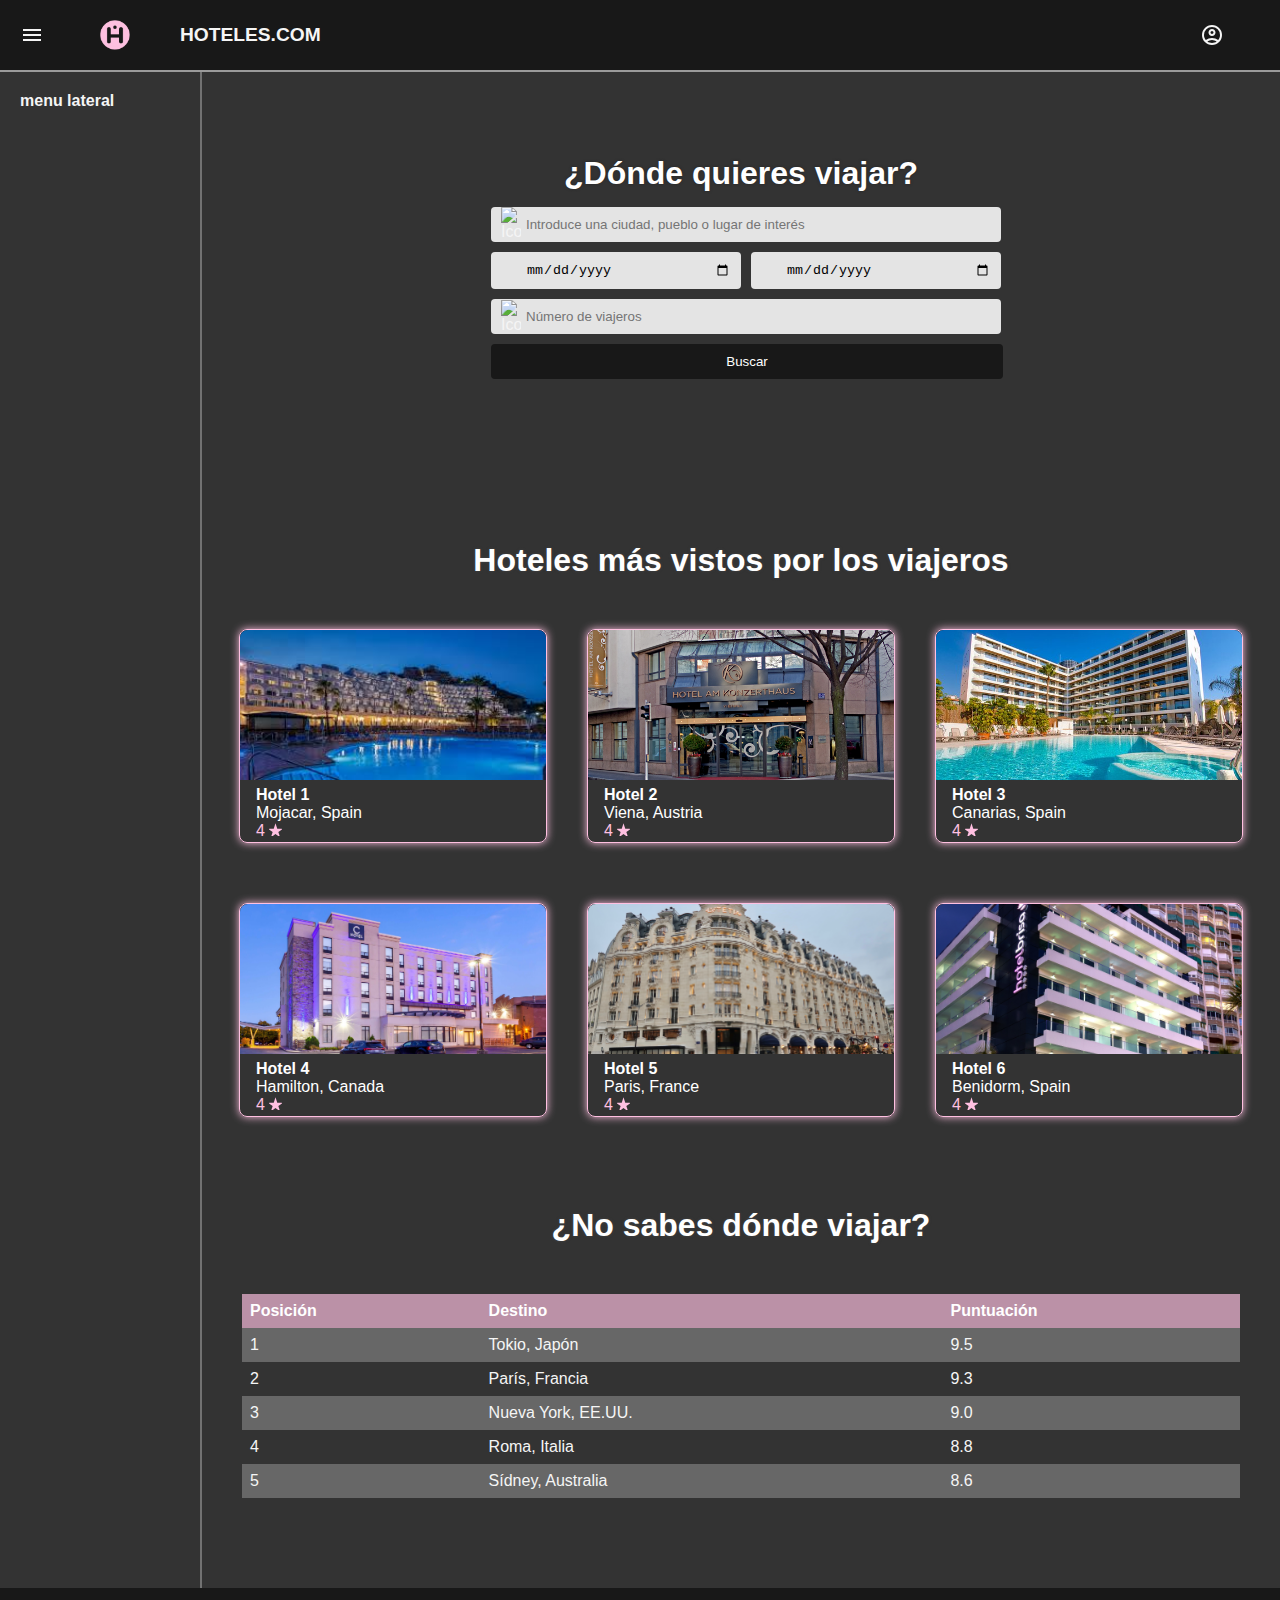
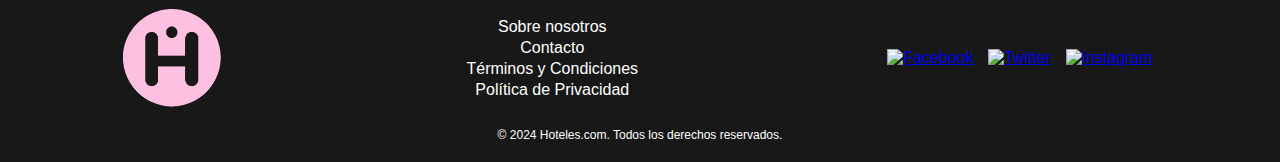
==== Apartado1.html @ 38f5b066 "aded bootstrap example" ====
<!DOCTYPE html>
<html>

<head>
    <link href="styles1_1.css" rel="stylesheet" type="text/css" />
    <title>
    </title>
</head>

<body>
    <header class="header">
        <div class="header left_menu">
            <img src="assets\icons\menu.svg" alt="Menú">
        </div>
        <div class="header logo">
            <img src="assets\logo_simple.webp" alt="logo" width="30" height="30">
        </div>
        <div class="header name">
            <h4>HOTELES.COM</h4>
        </div>
        <div class="header session">
            <img src="assets\icons\account_circle.svg" alt="sesion">
        </div>
    </header>
    <hr>


    <div class="main">
        <div class="left_menu">
            <h4>menu lateral<h4>
        </div>
        <div class="center">
            <!-- Banner with form -->
            <div class="banner">
                <div class="input-group">
                    <h1>¿Dónde quieres viajar?</h1>
                    <form action="http://www.google.com/search?" target="_blank">
                        <div class="input-container">
                            <div class="input-icon location-input">
                                <input type="text" placeholder="Introduce una ciudad, pueblo o lugar de interés" name="q">
                                <img src="assets/icons/location.svg" class="icon" alt="Icono">
                            </div>
                        </div>
                        <div class="date-group">
                            <div class="input-icon date-input">
                                <input type="date" placeholder="vie. 1/3">
                            </div>
                            <div class="input-icon date-input">
                                <input type="date" placeholder="sáb. 2/3">
                            </div>
                        </div>
                        <div class="input-container">
                            <div class="input-icon location-input">
                                <input type="number" placeholder="Número de viajeros">
                                <img src="assets/icons/group.svg" class="icon" alt="Icono">
                            </div>
                        </div>
                        <div class="button-container">
                            <button type="submit" class="search-button">Buscar</button>
                        </div>
                    </form>
                </div>
            </div>
            <div class="title">
                <h1>Hoteles más vistos por los viajeros</h1>
            </div>
            <!-- Cards -->
            <div class="cards-container">
                <a href="https://www.playasenator.com/es/hoteles/mojacar-playa-aquapark-hotel/" class="card"
                    target="_blank">
                    <img src="assets/hotel-images/mojacar.jpg" style="width:100%">
                    <div class="container">
                        <h4><b>Hotel 1</b></h4>
                        <p>Mojacar, Spain</p>
                        <p style="color:#ffc0e1">4 <img src="assets/icons/star.svg" style="width:13px; height:13px;">
                        </p>
                    </div>
                </a>
                <a href="https://all.accor.com/hotel/1276/index.es.shtml" class="card" target="_blank">
                    <img src="assets/hotel-images/Vienna-02.jpg" style="width:100%">
                    <div class="container">
                        <h4><b>Hotel 2</b></h4>
                        <p>Viena, Austria</p>
                        <p style="color:#ffc0e1">4 <img src="assets/icons/star.svg" style="width:13px; height:13px;">
                        </p>
                    </div>
                </a>
                <a href="https://www.barcelo.com/es-es/barcelo-margaritas/" class="card" target="_blank">
                    <img src="assets/hotel-images/hotel-presidente-4s.jpg" style="width:100%">
                    <div class="container">
                        <h4><b>Hotel 3</b></h4>
                        <p>Canarias, Spain</p>
                        <p style="color:#ffc0e1">4 <img src="assets/icons/star.svg" style="width:13px; height:13px;">
                        </p>
                    </div>
                </a>
                <a href="https://carmenshotel.com/" class="card" target="_blank">
                    <img src="assets/hotel-images/hamilton.jpg" style="width:100%">
                    <div class="container">
                        <h4><b>Hotel 4</b></h4>
                        <p>Hamilton, Canada</p>
                        <p style="color:#ffc0e1">4 <img src="assets/icons/star.svg" style="width:13px; height:13px;">
                        </p>
                    </div>
                </a>
                <a href="https://en.wikipedia.org/wiki/H%C3%B4tel_Lutetia" class="card" target="_blank">
                    <img src="assets/hotel-images/Hôtel_Lutetia,_Paris_6e.jpg" style="width:100%">
                    <div class="container">
                        <h4><b>Hotel 5</b></h4>
                        <p>Paris, France</p>
                        <p style="color:#ffc0e1">4 <img src="assets/icons/star.svg" style="width:13px; height:13px;">
                        </p>
                    </div>
                </a>
                <a href="https://www.hotelbrisabenidorm.com/" class="card" target="_blank">
                    <img src="assets/hotel-images/benidorm.jpg" style="width:100%">
                    <div class="container">
                        <h4><b>Hotel 6</b></h4>
                        <p>Benidorm, Spain</p>
                        <p style="color:#ffc0e1">4 <img src="assets/icons/star.svg" style="width:13px; height:13px;">
                        </p>
                    </div>
                </a>
            </div>
            <div class="title">
                <h1>¿No sabes dónde viajar?</h1>
            </div>
            <div style="padding: 0 20px;">
                <table>
                    <tr>
                        <th>Posición</th>
                        <th>Destino</th>
                        <th>Puntuación</th>
                    </tr>
                    <tr>
                        <td>1</td>
                        <td>Tokio, Japón</td>
                        <td>9.5</td>
                    </tr>
                    <tr>
                        <td>2</td>
                        <td>París, Francia</td>
                        <td>9.3</td>
                    </tr>
                    <tr>
                        <td>3</td>
                        <td>Nueva York, EE.UU.</td>
                        <td>9.0</td>
                    </tr>
                    <tr>
                        <td>4</td>
                        <td>Roma, Italia</td>
                        <td>8.8</td>
                    </tr>
                    <tr>
                        <td>5</td>
                        <td>Sídney, Australia</td>
                        <td>8.6</td>
                    </tr>
                </table>
            </div>
        </div>
    </div>

    <footer class="footer">
        <div class="footer-content">
            <img src="assets/logo_simple.webp" alt="Logo hoteles.com" class="footer-logo">
            <div class="footer-links">
                <a href="/sobre-nosotros">Sobre nosotros</a>
                <a href="/contacto">Contacto</a>
                <a href="/terminos-y-condiciones">Términos y Condiciones</a>
                <a href="/politica-de-privacidad">Política de Privacidad</a>
            </div>
            <div class="footer-social">
                <a href="https://www.facebook.com/" target="_blank">
                    <img src="assets/icons/facebook.svg" alt="Facebook" />
                </a>
                <a href="https://www.twitter.com/" target="_blank">
                    <img src="assets/icons/twitter.svg" alt="Twitter" />
                </a>
                <a href="https://www.instagram.com/" target="_blank">
                    <img src="assets/icons/instagram.svg" alt="Instagram" />
                </a>
            </div>
        </div>
        <p class="footer-copy">&copy; 2024 Hoteles.com. Todos los derechos reservados.</p>
    </footer>

</body>

</html>
---- styles1_1.css ----
/* set all components' margin to 0 */
* {
    margin: 0;
}

body {
    background: rgb(51, 51, 51);
    color: whitesmoke;
    font-family: 'Segoe UI', Tahoma, Geneva, Verdana, sans-serif;
}

/* header settings */
.header {
    background-color: rgb(24, 24, 24);
    height: auto;
    display: flex;
    align-items: center;
    justify-content: space-between;
    padding: 10px;
}

.header .left_menu,
.header .logo,
.header .session {
    width: 60px;
}

.header .name {
    flex: 1;
    text-align: center;
    font-size: larger;
}

/* main content settings */
.main {
    display: flex;
    min-height: 100vh;
}

/* lateral menu */
.main .left_menu {
    padding-top: -20px;
    min-width: 200px;
    border-right: 2px solid rgb(114, 114, 114);
    min-height: 100vh;
    max-height: 100%;
}

.main .left_menu h4 {
    padding: 20px;
}

/* center */
.main .center {
    padding: 20px;
    flex-grow: 1;
    flex-direction: column;
    max-height: fit-content;
}

/* banner with form */
.banner {
    width: 100% + 20px;
    padding: -20px;
    margin: -20px -20px -0px -20px;
    height: 400px;
    background-image: url('assets/banner_img.jpg');
    background-size: cover;
    background-repeat: no-repeat;
    background-position: center center;
    display: flex;
    align-items: center;
    justify-content: center;
}

/* formulario */
.input-group {
    max-width: 500px;
    width: 100%;
    margin: 0 auto;
    box-sizing: border-box;
}

.input-group h1 {
    margin-bottom: 15px;
    color: white;
    text-shadow: 0 0 3px #252525de;
    text-align: center;
}

.input-group form {
    display: block;
}

.button-container,
.input-container,
.date-group {
    width: 100%;
    margin-bottom: 10px;
}

.input-icon input:focus {
    border: none;
    outline: none;
    background-color: #f5cbe1;
}

.input-icon input:hover {
    border: none;
    background-color: #f5cbe1;
    transition: 0.3s ease-in-out, 0.3s ease-in-out
}

.input-icon {
    position: relative;
    display: block;
    width: 100%;
}

.input-icon input {
    width: calc(100% - 35px);
    padding: 10px 10px 10px 35px;
    margin-bottom: 0;
    border-radius: 4px;
    background-color: #e4e4e4;
    border: none;
}

.input-icon .icon {
    position: absolute;
    left: 0;
    top: 50%;
    transform: translateY(-50%);
    width: 20px;
    height: auto;
    padding: 10px;
}

.date-group {
    display: flex;
    justify-content: space-between;
}

.date-input {
    width: 48%;
}

.button-container .search-button {
    border: none;
    padding: 10px;
    background-color: rgb(24, 24, 24);
    ;
    color: #fff;
    cursor: pointer;
    border-radius: 4px;
    margin: 0;
    width: calc(100% + 12px);
}

.search-button:hover {
    background-color: #501c37;
    transition: 0.3s ease-in-out;
}

.button-container {
    position: relative;
    display: block;
}

/* cards settings */
.cards-container {
    display: flex;
    flex-wrap: wrap;
    justify-content: center;
    gap: 40px;
}

.title {
    text-align: center;
    padding-top: 70px;
    padding-bottom: 50px;
    color: white;
    text-shadow: 0 0 3px #474747de;
    display: block;
}

.card {
    text-decoration: none;
    color: #fff;
    border-radius: 8px;
    width: calc(33.333% - 40px);
    margin-bottom: 20px;
    border: 1px solid #ffc0e1;
    box-shadow: 0 0 8px #ffc0e1;
    align-items: stretch;
    transition: transform 0.3s ease-in-out, box-shadow 0.3s ease-in-out;
    min-height: 200px;
}

.card:hover {
    transform: scale(1.05);
    box-shadow: 0 0 10px #ffc0e1;
}

.card img {
    width: 100%;
    height: 150px;
    object-fit: cover;
    border-top-left-radius: 8px;
    border-top-right-radius: 8px;
}

.card .container {
    padding: 2px 16px;
}

/* two columns */
@media (max-width: 800px) {
    .card {
        width: calc(50% - 40px);
        /* 2 cards x row */
    }
}

/* one column */
@media (max-width: 500px) {
    .card {
        width: calc(100% - 40px);
        /* 1 card x row */
    }
}

/* table top destinations */
table {
    width: 100%;
    border-collapse: collapse;
    margin-bottom: 70px;
}

th,
td {
    padding: 8px;
    text-align: left;
}

th {
    background-color: #ffc0e1ab;
    color: white;
}

tr:nth-child(even) {
    background-color: #f2f2f246;
}

tr:hover {
    background-color: #aa688aab;
}

/* footer settings */
.footer {
    background-color: rgb(24, 24, 24);
    color: white;
    text-align: center;
    padding: 20px 0;
}

.footer-content {
    display: flex;
    justify-content: space-around;
    align-items: center;
    flex-wrap: wrap;
}

.footer-logo {
    width: 100px;
}

.footer-links a {
    display: block;
    color: white;
    text-decoration: none;
    margin: 3px 0;
}

.footer-links a:hover {
    text-decoration: underline;
}

.footer-social a {
    display: inline-block;
    margin: 0 5px;
}

.footer-social img {
    width: 36px;
    height: auto;
}

.footer-copy {
    margin-top: 20px;
    font-size: 0.75em;
}

hr {
    height: 2px;
    border: none;
    margin-top: 0;
    padding-top: 0;
    background: rgb(155, 155, 155)
}

/*ffc0e1 - rosa
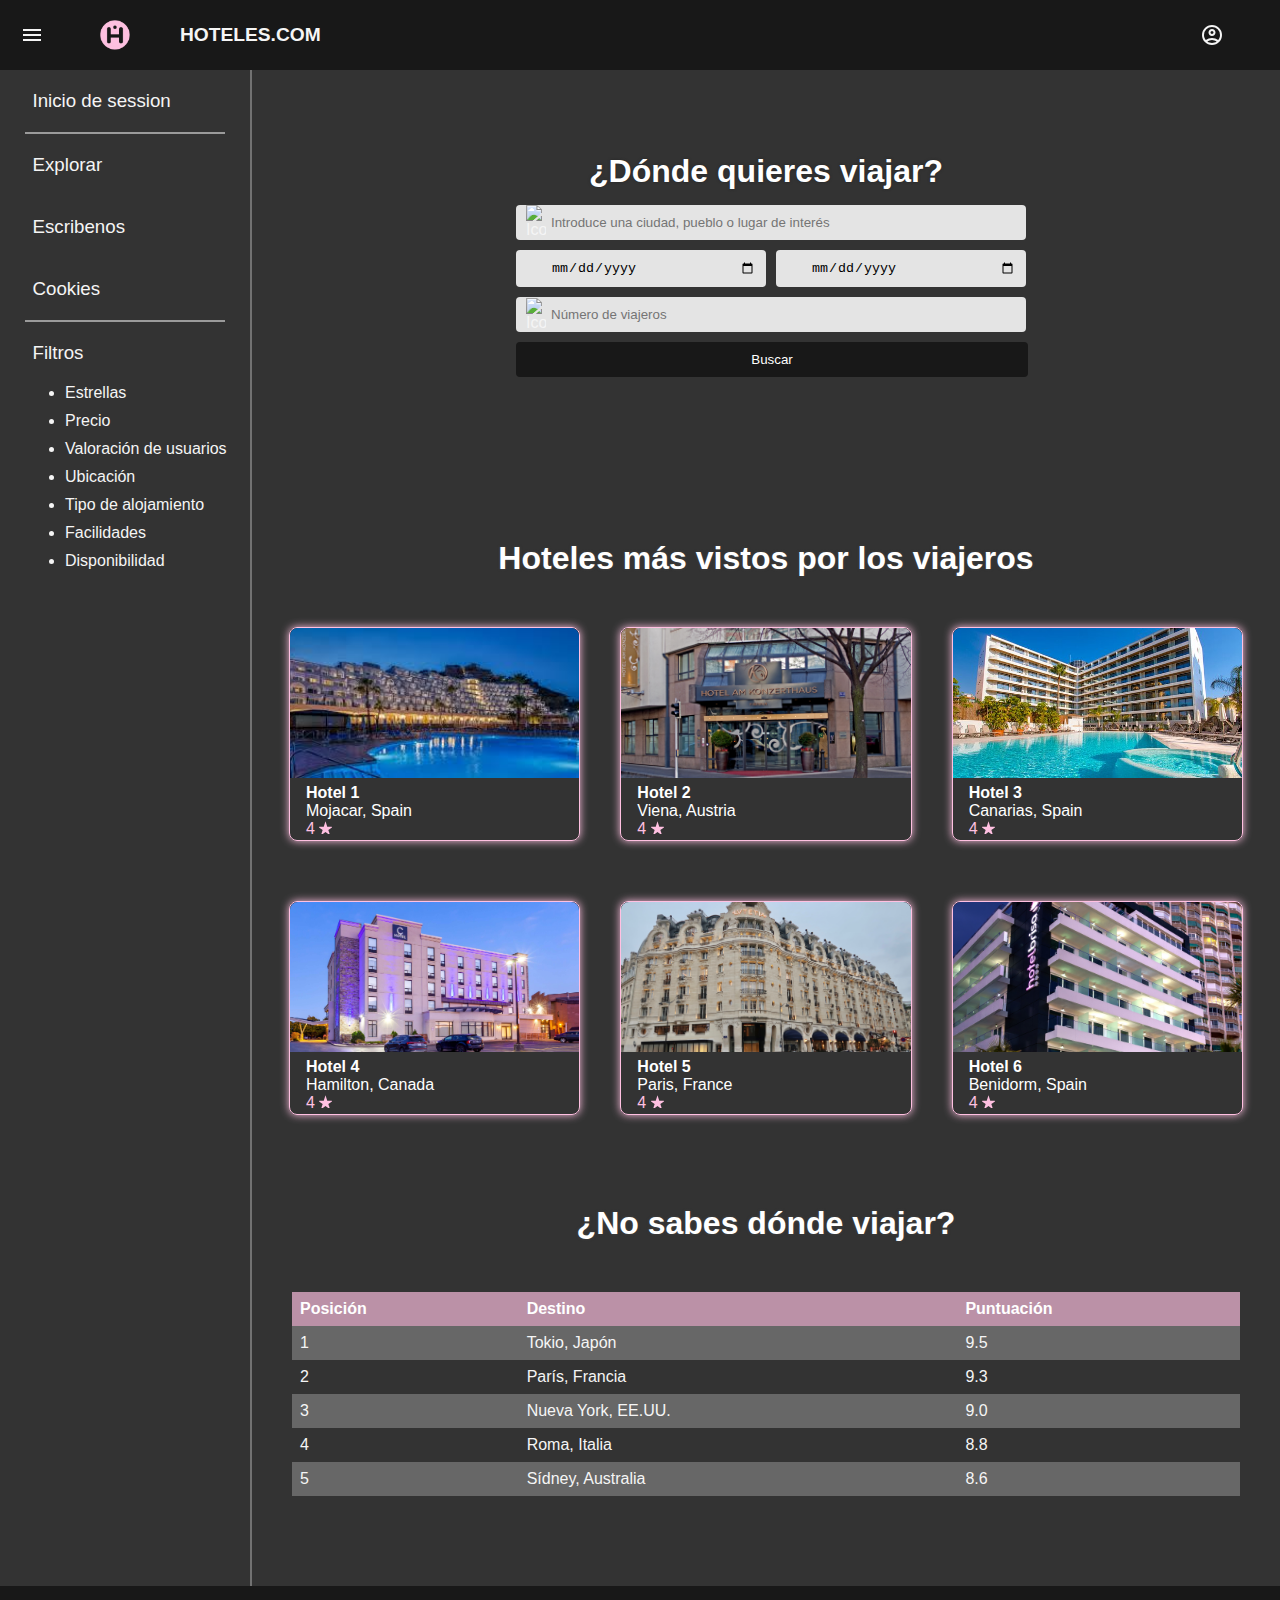
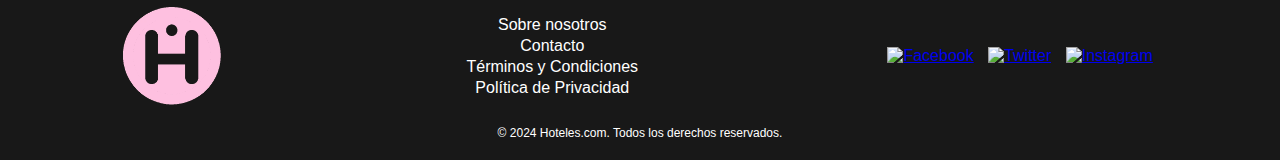
==== commit 9cff4e8c: "ENTREGA 1 DONETE" ====
--- a/Apartado1.html
+++ b/Apartado1.html
@@ -22,12 +22,25 @@
             <img src="assets\icons\account_circle.svg" alt="sesion">
         </div>
     </header>
-    <hr>
-
 
     <div class="main">
         <div class="left_menu">
-            <h4>menu lateral<h4>
+            <h3 class="h3-menu">Inicio de session</h3>
+            <hr class="menu-hr">
+            <h3 class="h3-menu">Explorar</h3>
+            <h3 class="h3-menu">Escribenos</h3>
+            <h3 class="h3-menu">Cookies</h3>
+            <hr class="menu-hr">
+            <h3 class="h3-menu">Filtros</h3>
+            <ul class="menu-ul">
+                <li class="menu-li">Estrellas</li>
+                <li class="menu-li">Precio</li>
+                <li class="menu-li">Valoración de usuarios</li>
+                <li class="menu-li">Ubicación</li>
+                <li class="menu-li">Tipo de alojamiento</li>
+                <li class="menu-li">Facilidades</li>
+                <li class="menu-li">Disponibilidad</li>
+            </ul>
         </div>
         <div class="center">
             <!-- Banner with form -->
@@ -37,7 +50,8 @@
                     <form action="http://www.google.com/search?" target="_blank">
                         <div class="input-container">
                             <div class="input-icon location-input">
-                                <input type="text" placeholder="Introduce una ciudad, pueblo o lugar de interés" name="q">
+                                <input type="text" placeholder="Introduce una ciudad, pueblo o lugar de interés"
+                                    name="q">
                                 <img src="assets/icons/location.svg" class="icon" alt="Icono">
                             </div>
                         </div>
--- a/styles1_1.css
+++ b/styles1_1.css
@@ -40,14 +40,50 @@
 /* lateral menu */
 .main .left_menu {
     padding-top: -20px;
-    min-width: 200px;
+    min-width: 250px;
     border-right: 2px solid rgb(114, 114, 114);
     min-height: 100vh;
     max-height: 100%;
 }
 
-.main .left_menu h4 {
+.left_menu hr {
+    width: 80%;
+    margin-left: auto;
+    margin-right: auto;
+}
+
+.menu-ul, .h3-menu {
+    margin-left: 5%;
+    font-weight: 200;
+}
+
+.h3-menu {
+    padding: 5px;
+    font-weight: 300;
+}
+
+.menu-li {
+    margin-bottom: 10px;
+}
+
+.h3-menu:hover, .menu-li:hover {
+    text-decoration: underline;
+}
+
+.main .left_menu h3 {
+    margin-left: 5%;
     padding: 20px;
+    font-weight: 300;
+}
+
+.main .left_menu ul {
+    margin-left: 10%;
+    font-weight: 200;
+}
+
+.main .left_menu li {
+    font-weight: 200;
+    margin-bottom: 10px;
 }
 
 /* center */
